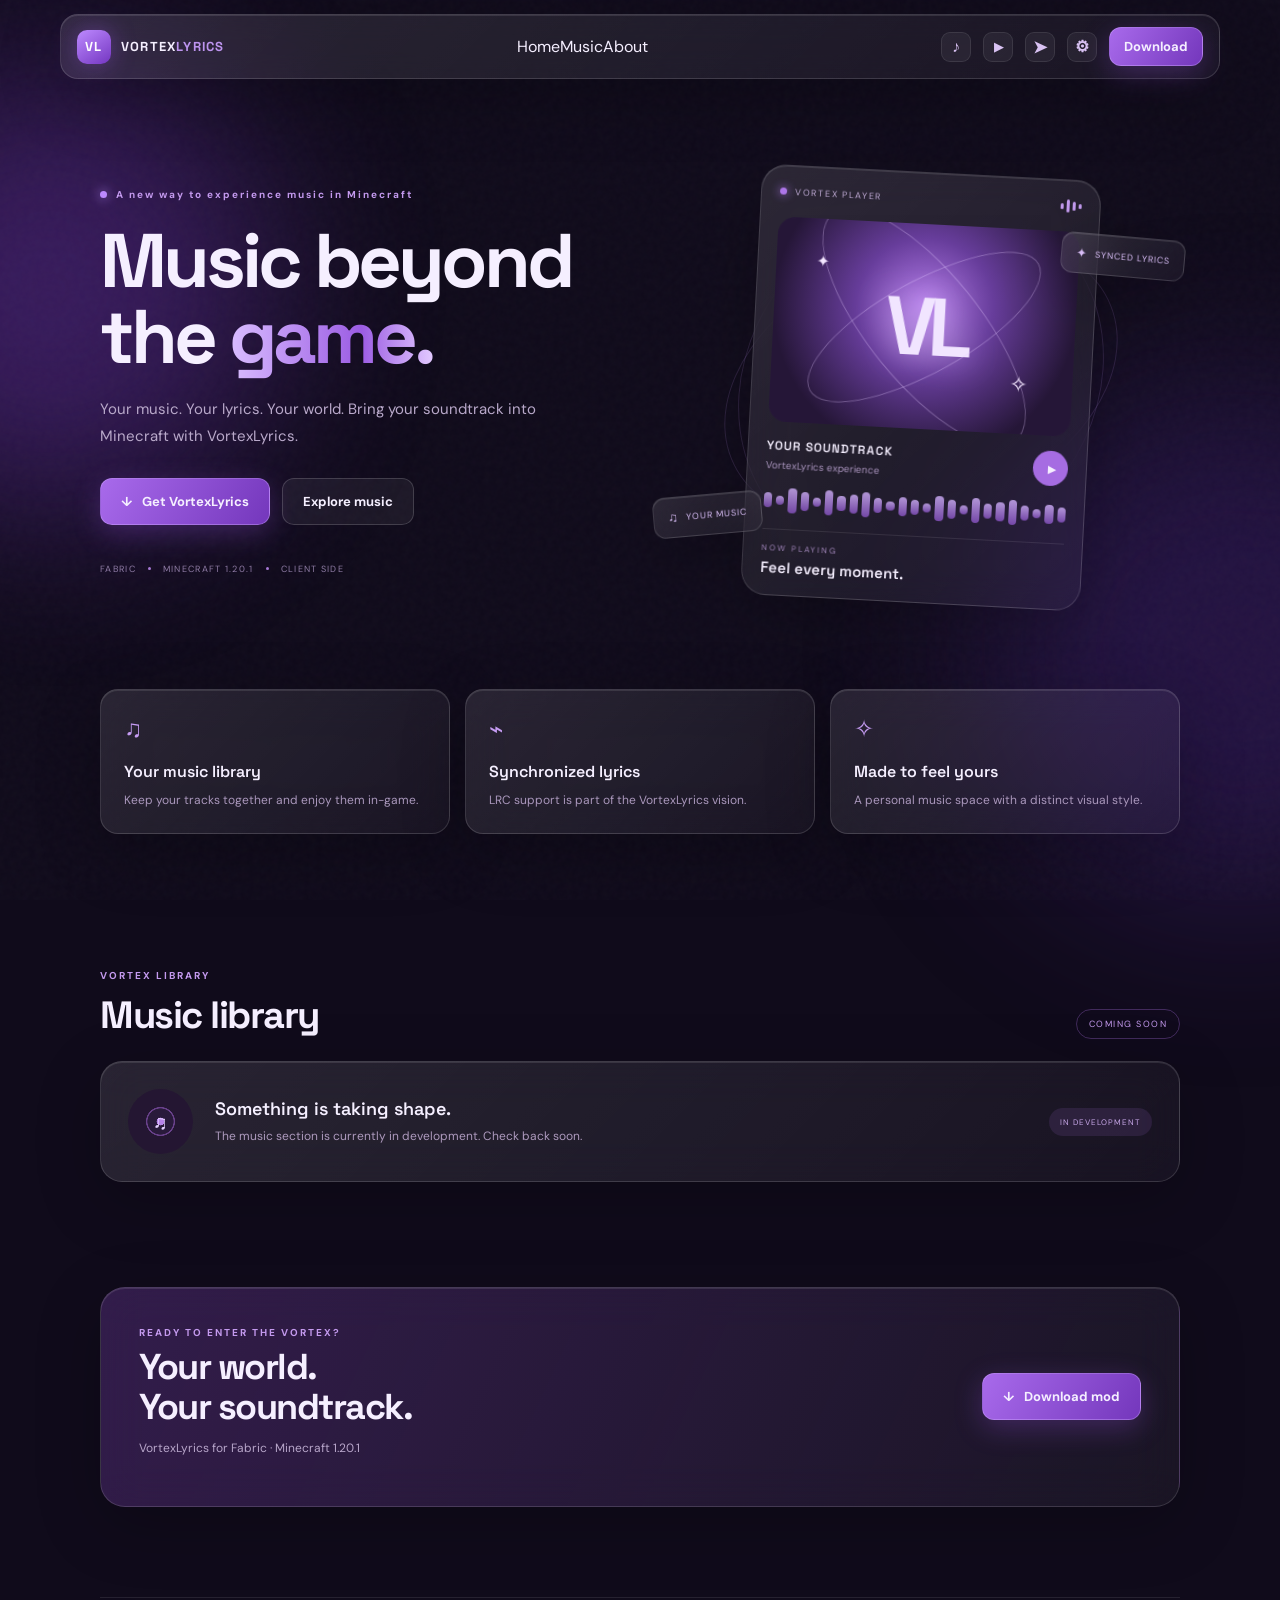
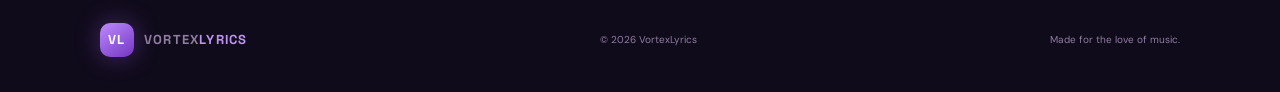
==== index.html @ a808ebcd "Add files via upload" ====
<!doctype html>
<html lang="en">
<head>
<meta charset="utf-8"><meta name="viewport" content="width=device-width,initial-scale=1">
<meta name="theme-color" content="#100b1b"><meta name="description" content="VortexLyrics — music and lyrics for Minecraft.">
<title>VortexLyrics</title>
<link rel="preconnect" href="https://fonts.googleapis.com"><link rel="preconnect" href="https://fonts.gstatic.com" crossorigin>
<link href="https://fonts.googleapis.com/css2?family=DM+Sans:wght@400;500;600;700&family=Space+Grotesk:wght@400;500;600;700&display=swap" rel="stylesheet">
<link rel="stylesheet" href="style.css">
</head>
<body>
<div class="ambient a1"></div><div class="ambient a2"></div><div class="grain"></div>
<header class="nav glass">
  <a class="brand" href="#home"><span class="mark">VL</span><span>VORTEX<span class="muted">LYRICS</span></span></a>
  <nav><a href="#home" data-en="Home" data-ru="Главная">Home</a><a href="#music" data-en="Music" data-ru="Музыка">Music</a><a href="#about" data-en="About" data-ru="О проекте">About</a></nav>
  <div class="nav-right">
    <a class="social" href="#" data-social="tiktok" aria-label="TikTok" title="TikTok">♪</a>
    <a class="social yt" href="#" data-social="youtube" aria-label="YouTube" title="YouTube">▶</a>
    <a class="social tg" href="#" data-social="telegram" aria-label="Telegram" title="Telegram">➤</a>
    <button class="settings-open" id="settingsOpen" aria-label="Settings" title="Settings">⚙</button>
    <a class="button small" href="#download" data-en="Download" data-ru="Скачать">Download</a>
  </div>
</header>

<main id="home">
<section class="hero wrap">
  <div class="hero-copy">
    <div class="eyebrow"><span class="pulse"></span><span data-en="A new way to experience music in Minecraft" data-ru="Новый способ слушать музыку в Minecraft">A new way to experience music in Minecraft</span></div>
    <h1>Music beyond<br>the <span>game.</span></h1>
    <p data-en="Your music. Your lyrics. Your world. Bring your soundtrack into Minecraft with VortexLyrics." data-ru="Твоя музыка. Твои тексты. Твой мир. Добавь собственный саундтрек в Minecraft с VortexLyrics.">Your music. Your lyrics. Your world. Bring your soundtrack into Minecraft with VortexLyrics.</p>
    <div class="hero-buttons"><a class="button" href="#download"><span>↓</span> <span data-en="Get VortexLyrics" data-ru="Скачать VortexLyrics">Get VortexLyrics</span></a><a class="button ghost" href="#music" data-en="Explore music" data-ru="К музыке">Explore music</a></div>
    <div class="compat"><span>FABRIC</span><i></i><span>MINECRAFT 1.20.1</span><i></i><span>CLIENT SIDE</span></div>
  </div>
  <div class="hero-art">
    <div class="orbit orbit-one"></div><div class="orbit orbit-two"></div>
    <div class="visual-card glass">
      <div class="card-top"><span class="tiny-dot"></span><span>VORTEX PLAYER</span><span class="equalizer"><b></b><b></b><b></b><b></b></span></div>
      <div class="album"><div class="album-vl">VL</div><div class="spark s1">✦</div><div class="spark s2">✧</div></div>
      <div class="track"><div><strong>YOUR SOUNDTRACK</strong><small>VortexLyrics experience</small></div><span class="play">▶</span></div>
      <div class="wave"><span></span><span></span><span></span><span></span><span></span><span></span><span></span><span></span><span></span><span></span><span></span><span></span><span></span><span></span><span></span><span></span><span></span><span></span><span></span><span></span><span></span><span></span><span></span><span></span><span></span></div>
      <div class="lyric"><small>NOW PLAYING</small><strong>Feel every moment.</strong></div>
    </div>
    <div class="float-chip chip-one glass">✦ <span>SYNCED LYRICS</span></div><div class="float-chip chip-two glass">♫ <span>YOUR MUSIC</span></div>
  </div>
</section>

<section class="feature-row wrap" id="about">
  <article class="feature glass"><div class="feature-icon">♫</div><h3 data-en="Your music library" data-ru="Твоя музыкальная библиотека">Your music library</h3><p data-en="Keep your tracks together and enjoy them in-game." data-ru="Храни свои треки вместе и слушай их прямо в игре.">Keep your tracks together and enjoy them in-game.</p></article>
  <article class="feature glass"><div class="feature-icon">⌁</div><h3 data-en="Synchronized lyrics" data-ru="Синхронные тексты">Synchronized lyrics</h3><p data-en="LRC support is part of the VortexLyrics vision." data-ru="Поддержка LRC — часть задумки VortexLyrics.">LRC support is part of the VortexLyrics vision.</p></article>
  <article class="feature glass"><div class="feature-icon">✧</div><h3 data-en="Made to feel yours" data-ru="Настраивай под себя">Made to feel yours</h3><p data-en="A personal music space with a distinct visual style." data-ru="Личное музыкальное пространство с узнаваемым стилем.">A personal music space with a distinct visual style.</p></article>
</section>

<section class="music-section wrap" id="music">
  <div class="section-heading"><div><div class="eyebrow">VORTEX LIBRARY</div><h2 data-en="Music library" data-ru="Музыкальная библиотека">Music library</h2></div><span class="coming" data-en="COMING SOON" data-ru="СКОРО">COMING SOON</span></div>
  <div class="coming-card glass"><div class="vinyl">♫</div><div><h3 data-en="Something is taking shape." data-ru="Здесь скоро появится музыка.">Something is taking shape.</h3><p data-en="The music section is currently in development. Check back soon." data-ru="Раздел музыки пока в разработке. Загляни сюда позже.">The music section is currently in development. Check back soon.</p></div><span class="soon-pill" data-en="IN DEVELOPMENT" data-ru="В РАЗРАБОТКЕ">IN DEVELOPMENT</span></div>
</section>

<section class="download-section wrap" id="download">
  <div class="download-card glass"><div><div class="eyebrow" data-en="READY TO ENTER THE VORTEX?" data-ru="ГОТОВ ПОПРОБОВАТЬ?">READY TO ENTER THE VORTEX?</div><h2 data-en="Your world.<br>Your soundtrack." data-ru="Твой мир.<br>Твой саундтрек.">Your world.<br>Your soundtrack.</h2><p data-en="VortexLyrics for Fabric · Minecraft 1.20.1" data-ru="VortexLyrics для Fabric · Minecraft 1.20.1">VortexLyrics for Fabric · Minecraft 1.20.1</p></div><a class="button" href="#" id="downloadLink"><span>↓</span><span data-en="Download mod" data-ru="Скачать мод">Download mod</span></a></div>
</section>
</main>
<footer class="wrap footer"><a class="brand" href="#home"><span class="mark">VL</span><span>VORTEX<span class="muted">LYRICS</span></span></a><span>© <span id="year"></span> VortexLyrics</span><span data-en="Made for the love of music." data-ru="Создано с любовью к музыке.">Made for the love of music.</span></footer>

<div class="overlay" id="overlay" aria-hidden="true">
  <section class="settings glass" role="dialog" aria-modal="true" aria-labelledby="settingsTitle">
    <div class="settings-head"><div><div class="eyebrow">VORTEXLYRICS</div><h2 id="settingsTitle" data-en="Settings" data-ru="Настройки">Settings</h2></div><button id="settingsClose" class="close" aria-label="Close">×</button></div>
    <div class="setting-block"><label data-en="Appearance" data-ru="Оформление">Appearance</label><div class="choices"><button class="choice active" data-theme-choice="dark">◐ <span data-en="Violet dark" data-ru="Тёмная фиолетовая">Violet dark</span></button><button class="choice" data-theme-choice="light">☼ <span data-en="Light" data-ru="Светлая">Light</span></button></div></div>
    <div class="setting-block"><label data-en="Language" data-ru="Язык">Language</label><div class="choices"><button class="choice active" data-lang-choice="en">English</button><button class="choice" data-lang-choice="ru">Русский</button></div></div>
    <p class="settings-note" data-en="Your preferences are saved in this browser." data-ru="Настройки сохраняются в этом браузере.">Your preferences are saved in this browser.</p>
  </section>
</div>
<script src="script.js"></script>
</body></html>
---- style.css ----
*{box-sizing:border-box}html{scroll-behavior:smooth}body{margin:0;background:#100b1b;color:#f5efff;font-family:"DM Sans",sans-serif;overflow-x:hidden;transition:background .35s,color .35s}body.light{background:#eee8f7;color:#241632}a{color:inherit;text-decoration:none}button{font:inherit;color:inherit;cursor:pointer}.ambient{position:fixed;z-index:-2;filter:blur(90px);border-radius:50%;pointer-events:none;opacity:.42}.a1{width:440px;height:440px;background:#7134b9;top:70px;left:-170px}.a2{width:520px;height:520px;background:#402078;right:-220px;top:390px}.grain{position:fixed;inset:0;pointer-events:none;z-index:-1;opacity:.12;background-image:url("data:image/svg+xml,%3Csvg viewBox='0 0 180 180' xmlns='http://www.w3.org/2000/svg'%3E%3Cfilter id='n'%3E%3CfeTurbulence type='fractalNoise' baseFrequency='.8' numOctaves='3' stitchTiles='stitch'/%3E%3C/filter%3E%3Crect width='100%25' height='100%25' filter='url(%23n)' opacity='.22'/%3E%3C/svg%3E")}.glass{background:linear-gradient(135deg,rgba(255,255,255,.105),rgba(255,255,255,.035));border:1px solid rgba(255,255,255,.14);box-shadow:0 18px 65px rgba(0,0,0,.22),inset 0 1px rgba(255,255,255,.1);backdrop-filter:blur(22px);-webkit-backdrop-filter:blur(22px)}.nav{position:sticky;top:14px;z-index:5;max-width:1160px;width:calc(100% - 40px);margin:14px auto 0;border-radius:18px;padding:12px 16px;display:flex;align-items:center;justify-content:space-between}.brand{display:flex;align-items:center;gap:10px;font:700 13px "Space Grotesk";letter-spacing:1.2px}.mark{display:grid;place-items:center;width:34px;height:34px;border-radius:10px;background:linear-gradient(145deg,#bd8aff,#7436c1);box-shadow:0 0 24px #9b5be866;color:white;font-size:13px}.muted{color:#bd94ef}.desktop-nav,.nav-right{display:flex;align-items:center;gap:23px}.desktop-nav a{font-size:13px;color:#b9a9ca;transition:.2s}.desktop-nav a:hover{color:white}.nav-right{gap:12px}.social,.settings-open{display:grid;place-items:center;width:30px;height:30px;border-radius:9px;color:#d9c2f3;background:rgba(255,255,255,.055);border:1px solid rgba(255,255,255,.09);font-weight:700;transition:.2s}.social:hover,.settings-open:hover{background:#9257cf;transform:translateY(-2px)}.yt{font-size:12px}.tg{font-size:17px}.settings-open{font-size:16px}.button{display:inline-flex;align-items:center;justify-content:center;gap:9px;padding:14px 20px;border-radius:12px;background:linear-gradient(120deg,#a86aeb,#7437bc);box-shadow:0 8px 28px #884bc955;border:1px solid #d5b3ff55;font-weight:700;font-size:13px;transition:transform .25s,box-shadow .25s}.button:hover{transform:translateY(-3px);box-shadow:0 12px 34px #a15cf477}.button.small{padding:10px 14px}.button.ghost{background:rgba(255,255,255,.055);box-shadow:none;border:1px solid rgba(255,255,255,.16)}.wrap{max-width:1080px;width:calc(100% - 48px);margin:auto}.hero{min-height:610px;display:grid;grid-template-columns:1fr 1fr;align-items:center;gap:45px;padding-top:65px;padding-bottom:70px}.eyebrow{font-size:10px;letter-spacing:2px;font-weight:700;color:#c49aef;display:flex;align-items:center;gap:9px}.pulse{width:7px;height:7px;border-radius:50%;background:#bd8aff;box-shadow:0 0 12px #bd8aff}.hero h1{font:700 clamp(48px,6vw,76px)/.99 "Space Grotesk";letter-spacing:-4px;margin:22px 0}.hero h1 span{background:linear-gradient(90deg,#d9bdff,#9b5ce3 65%,#e2c9ff);color:transparent;background-clip:text}.hero-copy>p{max-width:440px;color:#b9a9ca;font-size:15px;line-height:1.8}.hero-buttons{display:flex;gap:12px;margin-top:28px}.compat{display:flex;align-items:center;gap:12px;margin-top:38px;color:#8f7ca5;font-size:9px;letter-spacing:1.3px}.compat i{height:3px;width:3px;border-radius:50%;background:#a779d7}.hero-art{height:420px;display:grid;place-items:center;position:relative}.orbit{position:absolute;border:1px solid #b88be52a;border-radius:50%;transform:rotate(-22deg)}.orbit-one{width:410px;height:270px}.orbit-two{width:340px;height:390px;transform:rotate(45deg)}.visual-card{position:relative;width:min(340px,90%);border-radius:25px;padding:18px;transform:rotate(3deg);animation:float 6s ease-in-out infinite}.card-top{display:flex;align-items:center;gap:8px;color:#bda8d2;font-size:9px;letter-spacing:1.7px}.tiny-dot{width:7px;height:7px;background:#ad76e9;border-radius:50%;box-shadow:0 0 10px #ad76e9}.equalizer{margin-left:auto;display:flex;align-items:center;gap:3px;height:15px}.equalizer b{width:3px;border-radius:4px;background:#c39aef;animation:eq .8s ease-in-out infinite alternate}.equalizer b:nth-child(1){height:6px}.equalizer b:nth-child(2){height:13px;animation-delay:.2s}.equalizer b:nth-child(3){height:9px;animation-delay:.4s}.equalizer b:nth-child(4){height:5px;animation-delay:.1s}.album{height:205px;margin:18px 0 15px;border-radius:17px;display:grid;place-items:center;position:relative;overflow:hidden;background:radial-gradient(circle at 50% 40%,#b37be9 0,#673d9b 35%,#251637 78%)}.album:before,.album:after{content:"";position:absolute;border:1px solid #e4caff55;border-radius:50%;width:260px;height:90px;transform:rotate(-32deg)}.album:after{transform:rotate(48deg);width:290px;height:110px}.album-vl{font:700 82px "Space Grotesk";letter-spacing:-8px;color:#f1e5ff;text-shadow:0 0 35px #e6caffaa}.spark{position:absolute;color:#f4e7ff}.s1{top:32px;left:40px}.s2{right:45px;bottom:35px;font-size:22px}.track{display:flex;justify-content:space-between;align-items:center}.track strong,.track small{display:block}.track strong{font:600 12px "Space Grotesk";letter-spacing:1px}.track small{font-size:10px;color:#a994bd;margin-top:5px}.play{display:grid;place-items:center;width:35px;height:35px;border-radius:50%;background:#a66ce2;font-size:11px;padding-left:2px}.wave{height:27px;display:flex;align-items:center;gap:4px;margin:15px 0}.wave span{flex:1;border-radius:4px;background:linear-gradient(#d5b4ff,#8852c4);height:var(--h,35%);opacity:.8}.wave span:nth-child(3n){--h:90%}.wave span:nth-child(3n + 1){--h:55%}.wave span:nth-child(4n){--h:72%}.lyric{border-top:1px solid #ffffff17;padding-top:13px}.lyric small,.lyric strong{display:block}.lyric small{font-size:8px;letter-spacing:2px;color:#a58abf}.lyric strong{font:600 15px "Space Grotesk";margin-top:5px}.float-chip{position:absolute;padding:11px 14px;border-radius:12px;color:#d8bdf6;font-size:13px;display:flex;gap:8px;align-items:center}.float-chip span{font-size:9px;letter-spacing:1px}.chip-one{top:64px;right:-5px;transform:rotate(5deg)}.chip-two{bottom:57px;left:-10px;transform:rotate(-5deg)}@keyframes float{50%{transform:translateY(-12px) rotate(1deg)}}@keyframes eq{to{height:3px}}.feature-row{display:grid;grid-template-columns:repeat(3,1fr);gap:15px;margin-bottom:115px}.feature{border-radius:18px;padding:23px;transition:.25s}.feature:hover{transform:translateY(-5px);border-color:#c49aef66}.feature-icon{font-size:24px;color:#c69cf3}.feature h3{font:600 16px "Space Grotesk";margin:17px 0 8px}.feature p{font-size:12px;line-height:1.7;color:#aa98bc;margin:0}.music-section{padding:20px 0 100px}.section-heading{display:flex;justify-content:space-between;align-items:end;margin-bottom:22px}.section-heading h2,.download-card h2{font:700 38px "Space Grotesk";letter-spacing:-1.5px;margin:9px 0 0}.coming{font-size:9px;letter-spacing:1.5px;color:#c59bf0;border:1px solid #a66cdb55;border-radius:20px;padding:8px 12px}.coming-card{border-radius:22px;padding:27px;display:flex;align-items:center;gap:22px}.vinyl{width:65px;height:65px;flex:none;border-radius:50%;display:grid;place-items:center;background:radial-gradient(circle,#b783e9 0 8%,#291a3b 9% 28%,#69418b 29% 31%,#241632 32%);font-size:20px;color:#e4cfff}.coming-card h3{font:600 18px "Space Grotesk";margin:0 0 7px}.coming-card p{font-size:12px;color:#ad9abd;margin:0;line-height:1.6}.soon-pill{margin-left:auto;white-space:nowrap;font-size:8px;letter-spacing:1px;color:#c8a8e9;background:#a36bd522;padding:9px 11px;border-radius:20px}.download-section{padding:5px 0 90px}.download-card{border-radius:25px;padding:38px;display:flex;align-items:center;justify-content:space-between;gap:25px;background:linear-gradient(115deg,rgba(116,62,166,.35),rgba(255,255,255,.045))}.download-card h2{font-size:36px;line-height:1.1}.download-card p{font-size:12px;color:#b8a6ca}.footer{padding:25px 0 35px;border-top:1px solid #ffffff18;display:flex;justify-content:space-between;align-items:center;color:#8f7da2;font-size:10px}.overlay{position:fixed;inset:0;z-index:20;display:grid;place-items:center;padding:20px;background:#08050dbb;backdrop-filter:blur(8px);opacity:0;visibility:hidden;transition:.25s}.overlay.open{opacity:1;visibility:visible}.settings{width:min(430px,100%);border-radius:22px;padding:25px;background:linear-gradient(145deg,rgba(45,29,65,.96),rgba(23,15,35,.96))}.settings-head{display:flex;justify-content:space-between;align-items:start;margin-bottom:25px}.settings-head h2{font:700 27px "Space Grotesk";margin:6px 0}.close{border:0;background:#ffffff12;width:32px;height:32px;border-radius:9px;font-size:22px}.setting-block{margin:20px 0}.setting-block label{display:block;font-size:12px;font-weight:700;color:#cbb6df;margin-bottom:11px}.choices{display:flex;gap:9px}.choice{border:1px solid #ffffff1b;background:#ffffff08;border-radius:10px;padding:11px 13px;font-size:12px;flex:1;text-align:center}.choice.active{border-color:#b77ce8;background:#9856d533;color:#ead9ff}.settings-note{font-size:10px;color:#9d8aaf;margin:23px 0 0}.light .glass{background:linear-gradient(135deg,rgba(255,255,255,.76),rgba(255,255,255,.43));border-color:#ffffffc9;box-shadow:0 18px 65px #57436a1a,inset 0 1px white}.light .ambient{opacity:.2}.light .hero-copy>p,.light .feature p,.light .coming-card p,.light .download-card p{color:#665675}.light .desktop-nav a,.light .compat,.light .footer{color:#746481}.light .visual-card{color:#fff;background:linear-gradient(135deg,#ffffff30,#ffffff10);border-color:#ffffff70}.light .settings{background:#f5effc}.light .setting-block label,.light .settings-note{color:#655275}.light .choice{color:#39274c;background:#ffffff99;border-color:#d9cbe7}.light .choice.active{background:#eadcff;border-color:#9660c5}.light .close{color:#39274c;background:#e7dced}.light .brand{color:#28183a}.light .coming-card h3,.light .feature h3{color:#2d1d3e}
@media(max-width:760px){.nav{width:calc(100% - 22px);top:8px;margin-top:8px;padding:10px 11px}.desktop-nav{display:none}.nav-right{gap:6px}.social,.settings-open{width:28px;height:28px}.button.small{padding:9px 10px;font-size:11px}.hero{grid-template-columns:1fr;padding-top:75px;gap:5px}.hero h1{font-size:58px}.hero-art{height:390px}.feature-row{grid-template-columns:1fr;margin-bottom:75px}.feature{padding:19px}.coming-card{align-items:flex-start;flex-wrap:wrap;padding:20px}.soon-pill{margin-left:87px}.download-card{padding:25px;align-items:flex-start;flex-direction:column}.download-card h2{font-size:32px}.footer{gap:12px;flex-wrap:wrap}.footer>span:last-child{width:100%}.chip-one{right:0}.chip-two{left:0}}@media(max-width:390px){.brand{font-size:11px}.social{width:25px;height:25px}.nav-right{gap:4px}.hero h1{font-size:49px}.hero-buttons{flex-wrap:wrap}.compat{font-size:8px;gap:7px}.section-heading h2{font-size:31px}}
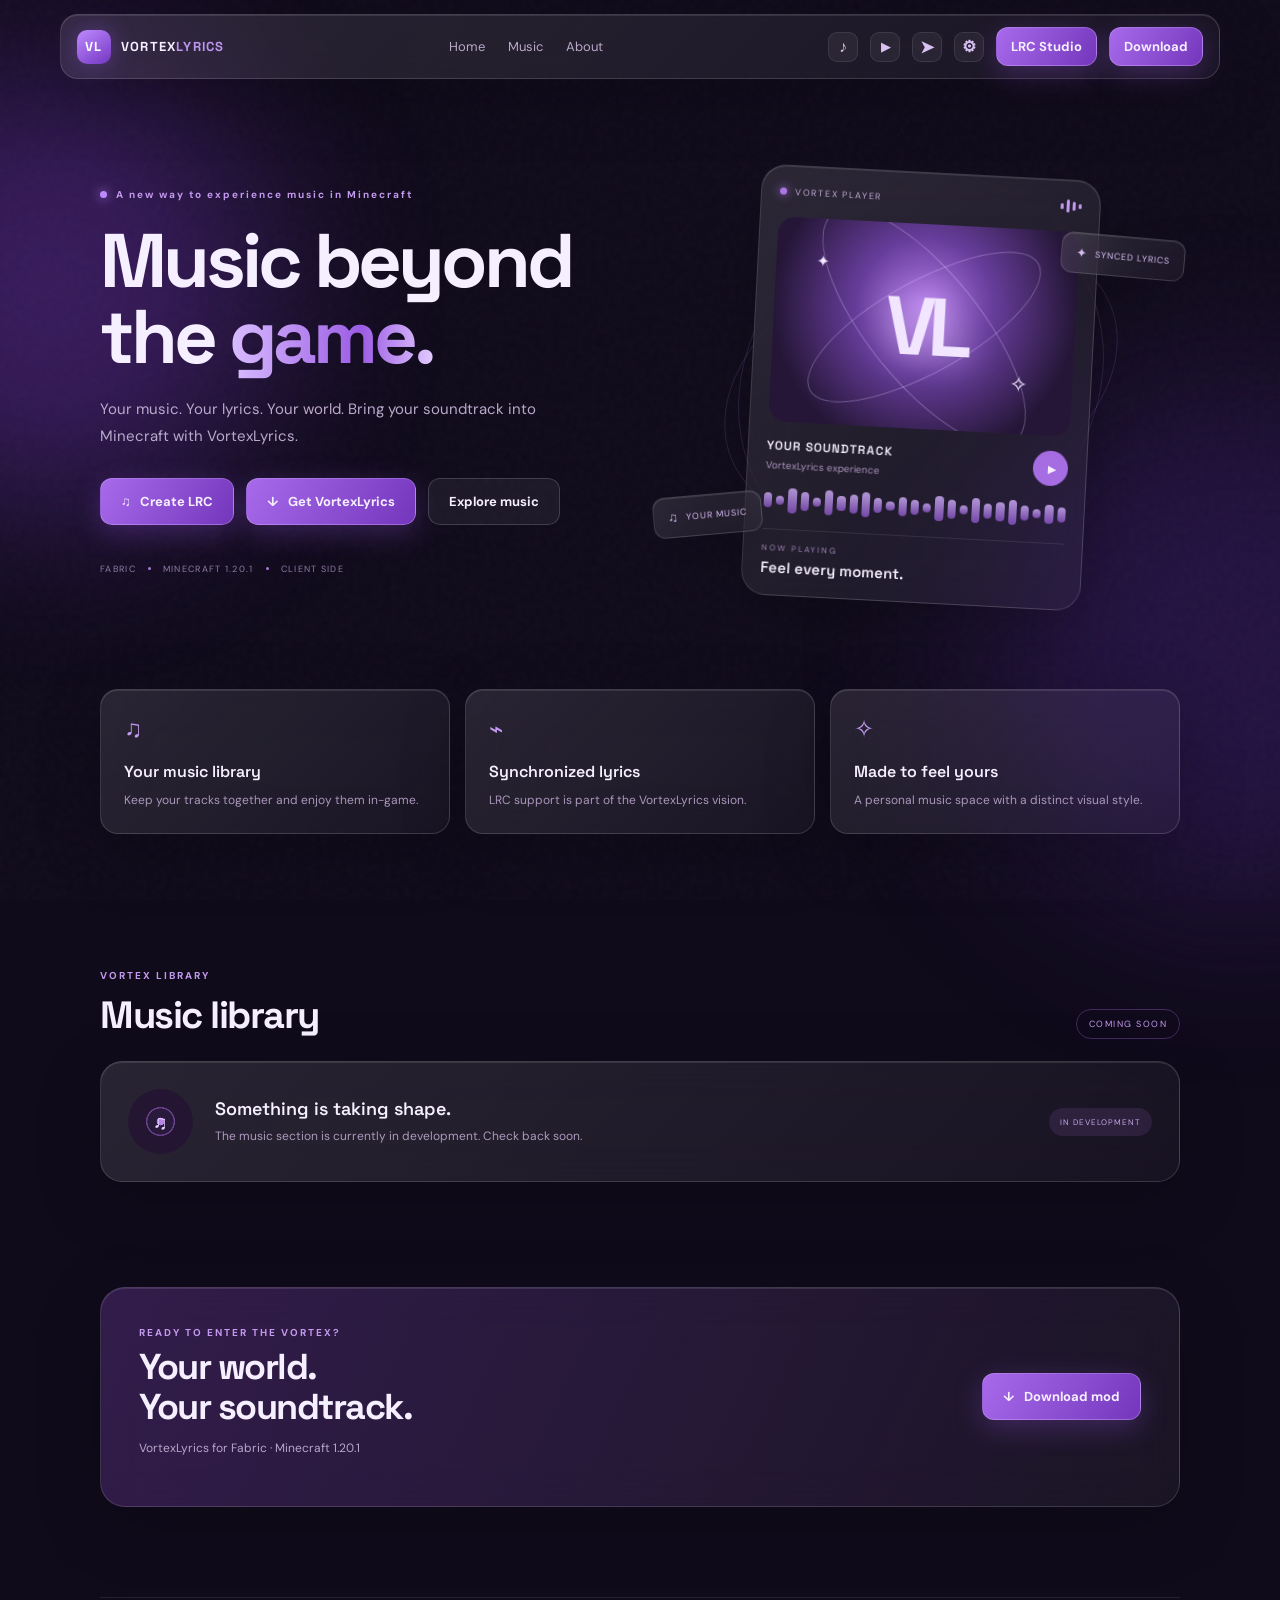
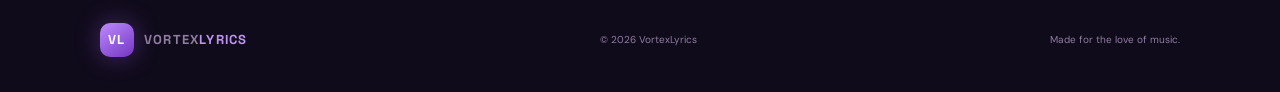
==== commit 35d60214: "Add files via upload" ====
--- a/index.html
+++ b/index.html
@@ -12,13 +12,13 @@
 <div class="ambient a1"></div><div class="ambient a2"></div><div class="grain"></div>
 <header class="nav glass">
   <a class="brand" href="#home"><span class="mark">VL</span><span>VORTEX<span class="muted">LYRICS</span></span></a>
-  <nav><a href="#home" data-en="Home" data-ru="Главная">Home</a><a href="#music" data-en="Music" data-ru="Музыка">Music</a><a href="#about" data-en="About" data-ru="О проекте">About</a></nav>
+  <nav class="desktop-nav"><a href="#home" data-en="Home" data-ru="Главная">Home</a><a href="#music" data-en="Music" data-ru="Музыка">Music</a><a href="#about" data-en="About" data-ru="О проекте">About</a></nav>
   <div class="nav-right">
     <a class="social" href="#" data-social="tiktok" aria-label="TikTok" title="TikTok">♪</a>
     <a class="social yt" href="#" data-social="youtube" aria-label="YouTube" title="YouTube">▶</a>
     <a class="social tg" href="#" data-social="telegram" aria-label="Telegram" title="Telegram">➤</a>
     <button class="settings-open" id="settingsOpen" aria-label="Settings" title="Settings">⚙</button>
-    <a class="button small" href="#download" data-en="Download" data-ru="Скачать">Download</a>
+    <a class="button small" href="editor.html" data-en="LRC Studio" data-ru="LRC-редактор">LRC Studio</a><a class="button small" href="#download" data-en="Download" data-ru="Скачать">Download</a>
   </div>
 </header>
 
@@ -28,7 +28,7 @@
     <div class="eyebrow"><span class="pulse"></span><span data-en="A new way to experience music in Minecraft" data-ru="Новый способ слушать музыку в Minecraft">A new way to experience music in Minecraft</span></div>
     <h1>Music beyond<br>the <span>game.</span></h1>
     <p data-en="Your music. Your lyrics. Your world. Bring your soundtrack into Minecraft with VortexLyrics." data-ru="Твоя музыка. Твои тексты. Твой мир. Добавь собственный саундтрек в Minecraft с VortexLyrics.">Your music. Your lyrics. Your world. Bring your soundtrack into Minecraft with VortexLyrics.</p>
-    <div class="hero-buttons"><a class="button" href="#download"><span>↓</span> <span data-en="Get VortexLyrics" data-ru="Скачать VortexLyrics">Get VortexLyrics</span></a><a class="button ghost" href="#music" data-en="Explore music" data-ru="К музыке">Explore music</a></div>
+    <div class="hero-buttons"><a class="button" href="editor.html"><span>♫</span> <span data-en="Create LRC" data-ru="Создать LRC">Create LRC</span></a><a class="button" href="#download"><span>↓</span> <span data-en="Get VortexLyrics" data-ru="Скачать VortexLyrics">Get VortexLyrics</span></a><a class="button ghost" href="#music" data-en="Explore music" data-ru="К музыке">Explore music</a></div>
     <div class="compat"><span>FABRIC</span><i></i><span>MINECRAFT 1.20.1</span><i></i><span>CLIENT SIDE</span></div>
   </div>
   <div class="hero-art">
